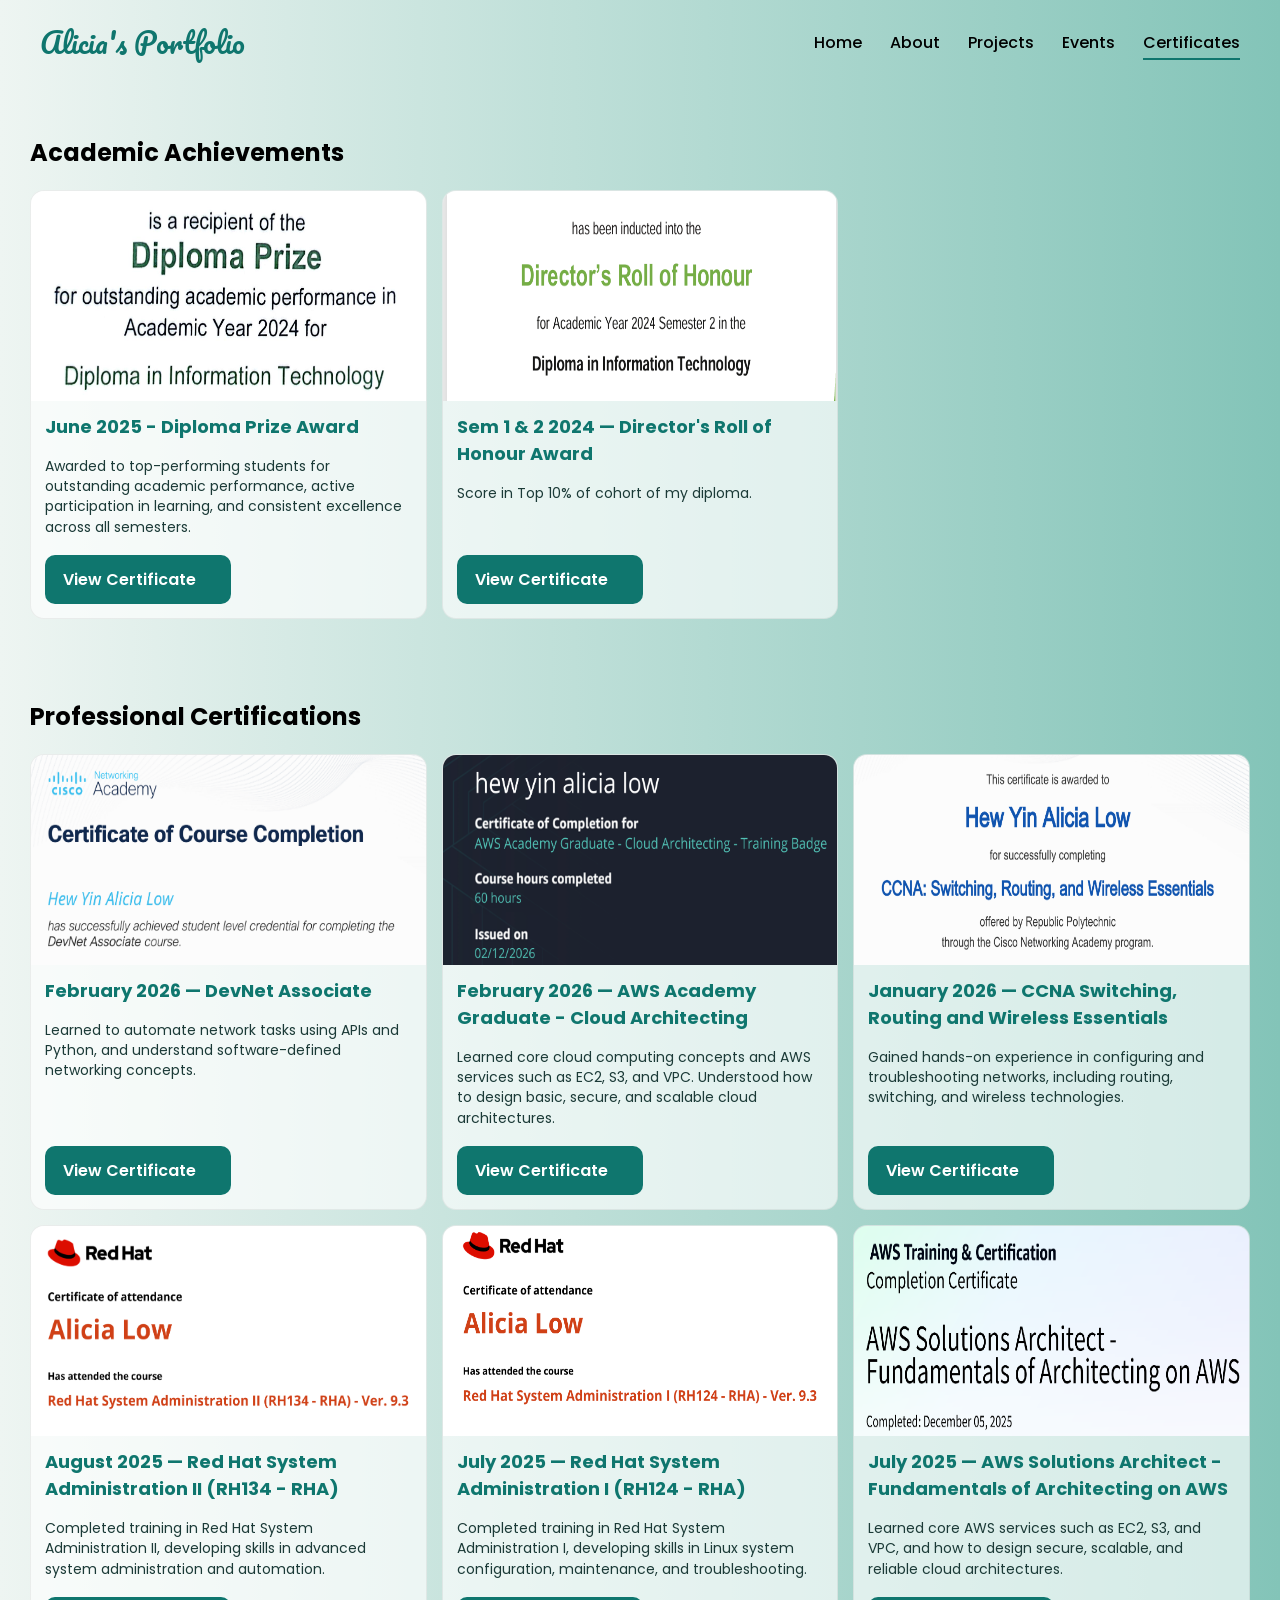
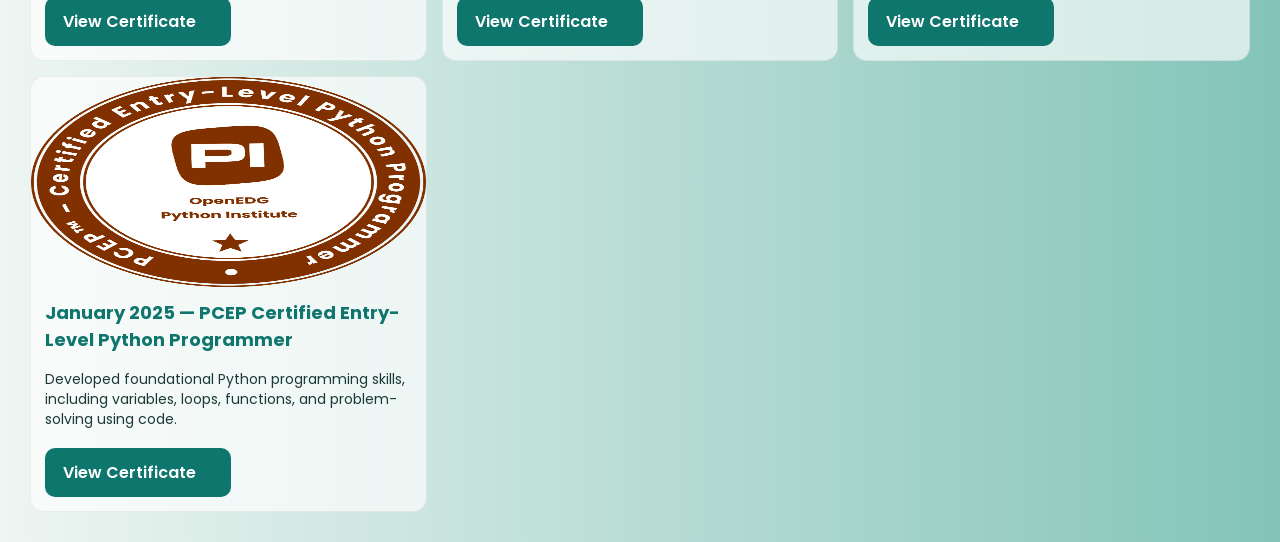
==== certificate.html @ 0f5f3cca "Inital Commit" ====
<!DOCTYPE html>
<html lang="en">
<head>
  <meta charset="utf-8" />
  <meta name="viewport" content="width=device-width, initial-scale=1" />
  <title>Alicia – Portfolio</title>
  <link href="https://fonts.googleapis.com/css2?family=Pacifico&family=Poppins:wght@300;400;600;700&display=swap" 
  rel="stylesheet">
  <link rel="stylesheet" href="css/style.css" />
</head>

<body>
  <header class="site-header">
    <a class="brand" href="index.html" aria-label="Alicia's Portfolio home">Alicia's Portfolio</a>
    <nav class="site-nav" aria-label="Primary">
      <ul>
        <li><a href="index.html" >Home</a></li>
        <li><a href="about.html" >About</a></li>
        <li><a href="project.html">Projects</a></li>
        <li><a href="event.html">Events</a></li>
        <li><a href="certificate.html" aria-current="page">Certificates</a></li>
      </ul>
    </nav>
  </header>

<section class="events">
  <h2>Academic Achievements</h2>

  <div class="card-grid">
    <!-- Card 1-1 -->
    <article class="card">
      <img src="images/cert/Diploma Prize.png" alt="Diploma Prize" /> 
      <div class="card-body">
        <h3>June 2025 - Diploma Prize Award</h3>
        <p>Awarded to top-performing students for outstanding academic performance, 
          active participation in learning, and consistent excellence across all semesters.</p>
        <a href="certs/2025 Diploma Prize.pdf" target="_blank" class="btn cert">
        View Certificate
        </a>
      </div>
    </article>

    <!-- Card 1-2 -->
    <article class="card">
      <img src="images/cert/Director's Roll of Honour.png" alt="Director's Roll of Honour" /> 
      <div class="card-body">
        <h3>Sem 1 & 2 2024 — Director's Roll of Honour Award</h3>
        <p>Score in Top 10% of cohort of my diploma.</p>
        <a href="certs/2024 Sem1&2 SOI-DIT.pdf" target="_blank" class="btn cert">
        View Certificate
        </a>
      </div>
    </article>
  </div>
</section>

<section class="events">
  <h2>Professional Certifications</h2>
  <div class="card-grid">
    
    <!-- Card 2-1 -->
    <article class="card">
      <img src="images/cert/DevNet.png" alt="DevNet Associate" /> 
      <div class="card-body">
        <h3>February 2026 — DevNet Associate</h3>
        <p>Learned to automate network tasks using APIs and Python, and 
          understand software-defined networking concepts.</p>
        <a href="certs/DevNetAssociateCertificate.pdf" target="_blank" class="btn cert">
        View Certificate
        </a>
      </div>
    </article>

    <!-- Card 2-2 -->
    <article class="card">
      <img src="images/cert/AWSacademy.png" alt="AWS Cloud Architecting " /> 
      <div class="card-body">
        <h3>February 2026 — AWS Academy Graduate - Cloud Architecting</h3>
        <p>Learned core cloud computing concepts and AWS services such as EC2, S3, and VPC. 
          Understood how to design basic, secure, and scalable cloud architectures.</p>
        <a href="certs/AWS_Academy_Graduate___Cloud_Architecting___Training_Badge_Badge20260212-31-57243s.pdf" target="_blank" class="btn cert">
        View Certificate
        </a>
      </div>
    </article>

    <!-- Card 2-3 -->
    <article class="card">
      <img src="images/cert/ccna.png" alt="CCNA Switching, Routing and Wireless Essentials" /> 
      <div class="card-body">
        <h3>January 2026 — CCNA Switching, Routing and Wireless Essentials</h3>
        <p>Gained hands-on experience in configuring and 
          troubleshooting networks, including routing, switching, and wireless technologies.</p>
        <a href="certs/CCNA_Switching_Routing_and_Wireless_Essentials_certificate.pdf" target="_blank" class="btn cert">
        View Certificate
        </a>
      </div>
    </article>

    <!-- Card 2-4 -->
    <article class="card">
      <img src="images/cert/RedHatRH134.png" alt="Red Hat System Administration II" /> 
      <div class="card-body">
        <h3>August 2025 — Red Hat System Administration II (RH134 - RHA)</h3>
        <p>Completed training in Red Hat System Administration II, 
          developing skills in advanced system administration and automation.</p>
        <a href="certs/CourseAttendance on RedHat RH134.pdf" target="_blank" class="btn cert">
        View Certificate
        </a>
      </div>
    </article>

    <!-- Card 2-5 -->
    <article class="card">
      <img src="images/cert/RedHatRH124.png" alt="Red Hat System Administration I" /> 
      <div class="card-body">
        <h3>July 2025 — Red Hat System Administration I (RH124 - RHA)</h3>
        <p>Completed training in Red Hat System Administration I, 
          developing skills in Linux system configuration, maintenance, and troubleshooting.</p>
        <a href="certs/CourseAttendance on RedHat RH124.pdf" target="_blank" class="btn cert">
        View Certificate
        </a>
      </div>
    </article>
    
    <!-- Card 2-6 -->
    <article class="card">
    <img src="images/cert/AWS.png" alt="AWS Solutions Architect" /> 
    <div class="card-body">
      <h3>July 2025 — AWS Solutions Architect - Fundamentals of Architecting on AWS</h3>
      <p>Learned core AWS services such as EC2, S3, and VPC, and how to design 
        secure, scalable, and reliable cloud architectures. </p>
      <a href="certs/AWS Solutions Architect - Fundamentals of Architecting on AWS.pdf" target="_blank" class="btn cert">
      View Certificate
      </a>
    </div>
    </article>

    <!-- Card 2-7 -->
    <article class="card">
      <img src="certs/pcep-30-02-pcep-certified-entry-level-python-programme.png" alt="PCEP" /> 
      <div class="card-body">
        <h3>January 2025 — PCEP Certified Entry-Level Python Programmer</h3>
        <p>Developed foundational Python programming skills, including variables, loops, 
          functions, and problem-solving using code.</p>
        <a href="certs/pcep-30-02-pcep-certified-entry-level-python-programme.png" target="_blank" class="btn cert">
        View Certificate
        </a>
      </div>
    </article>
    
  </div>
</section>
</body>
</html>
---- css/style.css ----
section{
    padding:30px;
    margin-top: 0px;
}

body{
    margin: 0;
    font-family: "Poppins", system-ui, -apple-system, Segoe UI, Roboto, Arial, sans-serif;
    color: black;
    background: linear-gradient(to right,  #eef5f2 , #83c4b8 );
}

/*Index.html*/
/* ===== Header ===== */
.site-header{
    display: flex;
    justify-content: space-between;
    align-items: center;
    padding: 18px clamp(16px, 4vw, 40px);
}

.brand{
    font-family: "Pacifico", cursive;
    font-size: clamp(22px, 2.2vw, 28px);
    color: #0f766e;
    text-decoration: none;
}

.site-nav ul{
    display: flex;
    gap: clamp(14px, 3vw, 28px);
    list-style: none;
    margin: 0;
    padding: 0;
}
.site-nav a{
    color: black;
    text-decoration: none;
    font-weight: 500;
    position: relative;
}
.site-nav a::after{
    content:"";
    position:absolute; left:0; bottom:-6px;
    width:0; height:2px; background: #0f766e;
    transition: width .25s ease;
}
.site-nav a:hover::after, .site-nav a[aria-current="page"]::after{ width:100%; }

/* ===== Hero ===== */
.hero{
    display: grid;
    grid-template-columns: 1fr 1fr;
    align-items: center;
    padding: 0 clamp(16px, 4vw, 40px) clamp(16px, 6vw, 64px) 72px;
}
.hero-left img{
    max-width: 100%;
    height: auto;   /* prevent stretching */
    display: block;
}

.intro{
    margin: 0 0 10px;
    color: #3f5b58;
    font-weight: 600;
    font-size:18px;
    font-family: 'Pacifico', cursive;
}

h1{
    margin: 0 0 14px;
    font-size: clamp(28px, 4.2vw, 48px);
    line-height: 1.18;
    font-weight: 700;
}
.highlight{
    color: #22a699;
    -webkit-text-stroke: 1px #0b4d48;     /* outline */
}
 
.subtext{
    margin: 0 0 22px;
    color: #1b3a37;
    max-width: 56ch;
}

.button{ 
    display: flex; 
    gap: 5px; 
    flex-wrap: wrap; 
}

.btn{
    display: inline-block;
    padding: 12px 18px;
    border-radius: 10px;
    text-decoration: none;
    font-weight: 600;
}
.btn.primary{
    background: #0f766e;
    color: white;
}
.btn.primary:hover{ background: #0e6b65; transform: translateY(-1px); }
.btn.ghost{
    color: #0f766e;
    border: 2px solid #0f766e;
    background: transparent;
}
.btn.ghost:hover{ background: rgba(15,118,110,.07);transform: translateY(-1px); }

/*Event.html*/
/* ===== Cards ===== */
.cards h2{
    margin: 0 0 16px;
    font-size: clamp(22px, 3.6vw, 32px);
    color: #0f1b1a;
}

/* Grid: 3 cards on desktop, 2 on tablet, 1 on mobile */
.card-grid{
    display: grid;
    grid-template-columns: repeat(3, 1fr);
    gap: 15px;
}

/* Card style */
.card{
    background: rgba(255,255,255,0.65);         /* soft on gradient */
    border: 1px solid rgba(0,0,0,0.06);
    border-radius: 14px;
    overflow: hidden;                            /* round the image corners too */
    display: flex;              
    flex-direction: column; 
}

.card:hover{
    transform: translateY(-2px);
    box-shadow: 0 14px 36px rgba(0,0,0,.10);
}

/* Card image */
.card img{
    display: block;
    width: 100%;
    height: 210px;           /* consistent card height */
    object-fit:fill;       /* crops nicely to fill the area */
}

/* Card body */
.card-body{
    display: flex;
    flex-direction: column;
    gap: 8px;
    padding: 12px 14px 14px;
    flex: 1;  /* this makes body take remaining height */

}

.card-body h3{
    margin: 0 0 8px;
    font-size: 18px;
    color: #0f766e;   
}

.card-body p{
    margin: 0;
    color: #1b3a37;
    font-size: 14px;
    line-height: 1.45;
    margin-bottom: 10px;
}


.card-body .btn.cert{
  background: #0f766e;
  color: white;
  width: 150px;
  margin-top: auto;           
  align-self: flex-start;     /* keeps it left-aligned */
}

.card-body ul {
  list-style: none;
  padding-left: 0;
}
  
.card-body li {
  display: inline-block;
  background: #c8ebe3;
  color: #2c7a7b;
  padding: 5px 10px;
  margin: 4px 6px 0 0;
  border-radius: 12px;
  font-size: 0.85rem;
}

.card-body .takeaway {
  display: inline-block;       /* makes it like a pill next to others */;
  background: #c8ebe3;
  color: #2c7a7b;
  padding: 5px 10px;
  margin: 4px 6px 0 0;         /* spacing between pills */
  border-radius: 12px;
  font-size: 0.85rem;
}

.project-row {
  display: flex;
  align-items: center;
  gap: 30px;
  margin: 40px 0;
  flex-wrap: wrap;
}

.project-row.reverse {
  flex-direction: row-reverse;
}

.project-media {
  width: 48%;
  max-height: 500px;
  object-fit: fill;
  border-radius: 12px;
}

.project-text {
  width: 50%;
}
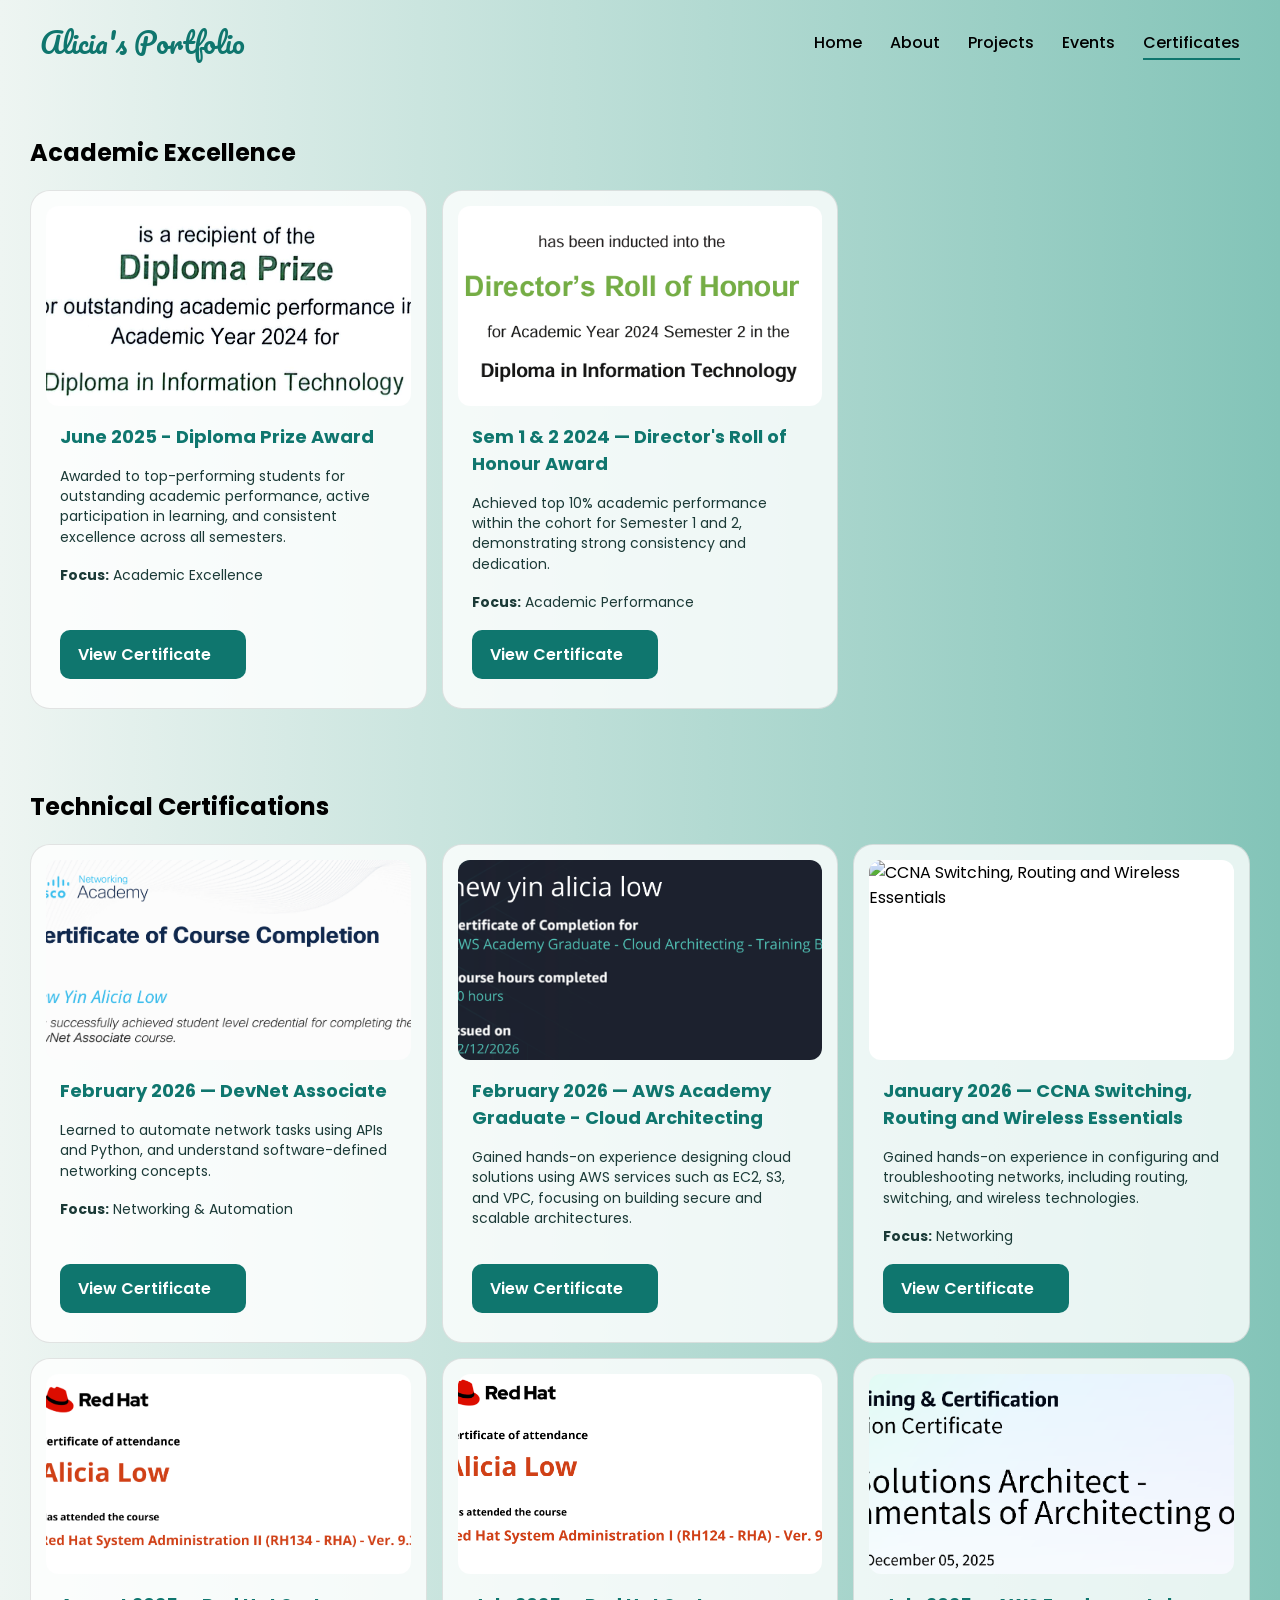
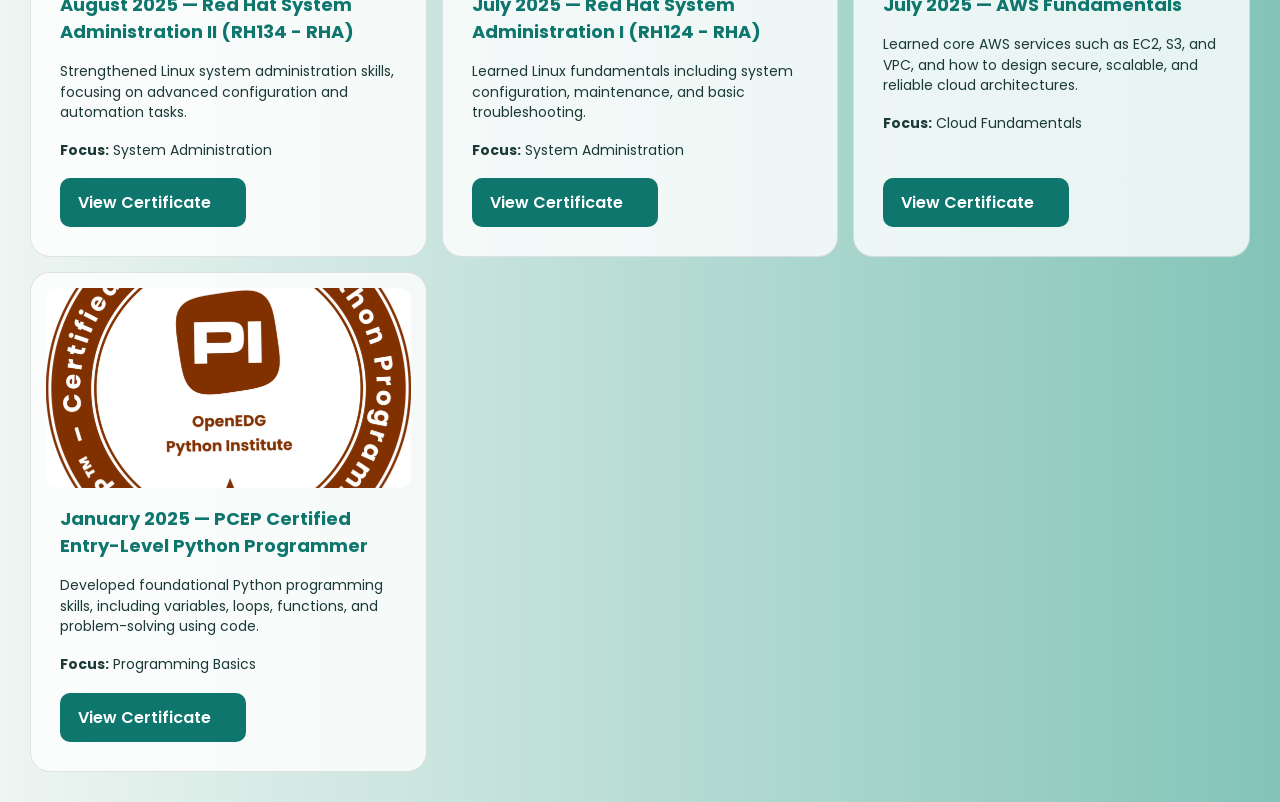
==== commit 55f80589: "Update wording in event and certificate" ====
--- a/certificate.html
+++ b/certificate.html
@@ -24,28 +24,33 @@
   </header>
 
 <section class="events">
-  <h2>Academic Achievements</h2>
-
+  <h2>Academic Excellence</h2>
   <div class="card-grid">
-    <!-- Card 1-1 -->
     <article class="card">
-      <img src="images/cert/Diploma Prize.png" alt="Diploma Prize" /> 
+      <div class="card-img">
+        <img src="images/cert/Diploma Prize.png" alt="Diploma Prize" />
+      </div>
       <div class="card-body">
         <h3>June 2025 - Diploma Prize Award</h3>
         <p>Awarded to top-performing students for outstanding academic performance, 
-          active participation in learning, and consistent excellence across all semesters.</p>
+          active participation in learning, and consistent excellence across all semesters.
+        </p>
+        <p><strong>Focus:</strong> Academic Excellence</p>
         <a href="certs/2025 Diploma Prize.pdf" target="_blank" class="btn cert">
         View Certificate
         </a>
       </div>
     </article>
 
-    <!-- Card 1-2 -->
     <article class="card">
-      <img src="images/cert/Director's Roll of Honour.png" alt="Director's Roll of Honour" /> 
+      <div class="card-img">
+        <img src="images/cert/Director's Roll of Honour.png" alt="Director's Roll of Honour" />
+      </div> 
       <div class="card-body">
         <h3>Sem 1 & 2 2024 — Director's Roll of Honour Award</h3>
-        <p>Score in Top 10% of cohort of my diploma.</p>
+        <p>Achieved top 10% academic performance within the cohort for Semester 1 and 2,
+          demonstrating strong consistency and dedication.</p>
+        <p><strong>Focus:</strong> Academic Performance</p>
         <a href="certs/2024 Sem1&2 SOI-DIT.pdf" target="_blank" class="btn cert">
         View Certificate
         </a>
@@ -55,95 +60,106 @@
 </section>
 
 <section class="events">
-  <h2>Professional Certifications</h2>
+  <h2>Technical Certifications</h2>
   <div class="card-grid">
-    
-    <!-- Card 2-1 -->
     <article class="card">
-      <img src="images/cert/DevNet.png" alt="DevNet Associate" /> 
+      <div class="card-img">
+        <img src="images/cert/DevNet.png" alt="DevNet Associate" />
+      </div>
       <div class="card-body">
         <h3>February 2026 — DevNet Associate</h3>
         <p>Learned to automate network tasks using APIs and Python, and 
           understand software-defined networking concepts.</p>
+        <p><strong>Focus:</strong> Networking & Automation</p>
         <a href="certs/DevNetAssociateCertificate.pdf" target="_blank" class="btn cert">
         View Certificate
         </a>
       </div>
     </article>
 
-    <!-- Card 2-2 -->
     <article class="card">
-      <img src="images/cert/AWSacademy.png" alt="AWS Cloud Architecting " /> 
+      <div class="card-img">
+        <img src="images/cert/AWSacademy.png" alt="AWS Cloud Architecting " />
+      </div>
       <div class="card-body">
         <h3>February 2026 — AWS Academy Graduate - Cloud Architecting</h3>
-        <p>Learned core cloud computing concepts and AWS services such as EC2, S3, and VPC. 
-          Understood how to design basic, secure, and scalable cloud architectures.</p>
-        <a href="certs/AWS_Academy_Graduate___Cloud_Architecting___Training_Badge_Badge20260212-31-57243s.pdf" target="_blank" class="btn cert">
+        <p>Gained hands-on experience designing cloud solutions using AWS services such as EC2, S3, and VPC, 
+          focusing on building secure and scalable architectures.</p>
+        <a href="certs/AWSacademy.pdf" target="_blank" class="btn cert">
         View Certificate
         </a>
       </div>
     </article>
 
-    <!-- Card 2-3 -->
     <article class="card">
-      <img src="images/cert/ccna.png" alt="CCNA Switching, Routing and Wireless Essentials" /> 
+      <div class="card-img">
+        <img src="images/cert/CCNA.png" alt="CCNA Switching, Routing and Wireless Essentials" />
+      </div>
       <div class="card-body">
         <h3>January 2026 — CCNA Switching, Routing and Wireless Essentials</h3>
         <p>Gained hands-on experience in configuring and 
           troubleshooting networks, including routing, switching, and wireless technologies.</p>
-        <a href="certs/CCNA_Switching_Routing_and_Wireless_Essentials_certificate.pdf" target="_blank" class="btn cert">
+        <p><strong>Focus:</strong> Networking</p>
+        <a href="certs/CCNA.pdf" target="_blank" class="btn cert">
         View Certificate
         </a>
       </div>
     </article>
 
-    <!-- Card 2-4 -->
     <article class="card">
-      <img src="images/cert/RedHatRH134.png" alt="Red Hat System Administration II" /> 
+      <div class="card-img">
+        <img src="images/cert/RedHatRH134.png" alt="Red Hat System Administration II" />
+      </div>
       <div class="card-body">
         <h3>August 2025 — Red Hat System Administration II (RH134 - RHA)</h3>
-        <p>Completed training in Red Hat System Administration II, 
-          developing skills in advanced system administration and automation.</p>
-        <a href="certs/CourseAttendance on RedHat RH134.pdf" target="_blank" class="btn cert">
+        <p>Strengthened Linux system administration skills, focusing on advanced configuration and 
+          automation tasks.</p>
+        <p><strong>Focus:</strong> System Administration</p>
+        <a href="certs/RedHat RH134.pdf" target="_blank" class="btn cert">
         View Certificate
         </a>
       </div>
     </article>
 
-    <!-- Card 2-5 -->
     <article class="card">
-      <img src="images/cert/RedHatRH124.png" alt="Red Hat System Administration I" /> 
+      <div class="card-img">
+        <img src="images/cert/RedHatRH124.png" alt="Red Hat System Administration I" />
+      </div>
       <div class="card-body">
         <h3>July 2025 — Red Hat System Administration I (RH124 - RHA)</h3>
-        <p>Completed training in Red Hat System Administration I, 
-          developing skills in Linux system configuration, maintenance, and troubleshooting.</p>
-        <a href="certs/CourseAttendance on RedHat RH124.pdf" target="_blank" class="btn cert">
+        <p>Learned Linux fundamentals including system configuration, maintenance, and basic troubleshooting.</p>
+        <p><strong>Focus:</strong> System Administration</p>
+        <a href="certs/RedHat RH124.pdf" target="_blank" class="btn cert">
         View Certificate
         </a>
       </div>
     </article>
     
-    <!-- Card 2-6 -->
     <article class="card">
-    <img src="images/cert/AWS.png" alt="AWS Solutions Architect" /> 
+      <div class="card-img">
+        <img src="images/cert/AWS.png" alt="AWS Solutions Architect" />
+      </div>
     <div class="card-body">
-      <h3>July 2025 — AWS Solutions Architect - Fundamentals of Architecting on AWS</h3>
+      <h3>July 2025 — AWS Fundamentals</h3>
       <p>Learned core AWS services such as EC2, S3, and VPC, and how to design 
         secure, scalable, and reliable cloud architectures. </p>
-      <a href="certs/AWS Solutions Architect - Fundamentals of Architecting on AWS.pdf" target="_blank" class="btn cert">
+      <p><strong>Focus:</strong> Cloud Fundamentals</p>
+      <a href="certs/AWS Solutions Architect.pdf.pdf" target="_blank" class="btn cert">
       View Certificate
       </a>
     </div>
     </article>
 
-    <!-- Card 2-7 -->
     <article class="card">
-      <img src="certs/pcep-30-02-pcep-certified-entry-level-python-programme.png" alt="PCEP" /> 
+      <div class="card-img">
+        <img src="certs/PCEP.png" alt="PCEP" />
+      </div>
       <div class="card-body">
         <h3>January 2025 — PCEP Certified Entry-Level Python Programmer</h3>
         <p>Developed foundational Python programming skills, including variables, loops, 
           functions, and problem-solving using code.</p>
-        <a href="certs/pcep-30-02-pcep-certified-entry-level-python-programme.png" target="_blank" class="btn cert">
+        <p><strong>Focus:</strong> Programming Basics</p>
+        <a href="certs/PCEP.png" target="_blank" class="btn cert">
         View Certificate
         </a>
       </div>
--- a/css/style.css
+++ b/css/style.css
@@ -125,14 +125,34 @@
     gap: 15px;
 }
 
+@media (max-width: 1024px) {
+  .card-grid {
+    grid-template-columns: repeat(2, 1fr);
+  }
+}
+
+@media (max-width: 600px) {
+  .card-grid {
+    grid-template-columns: 1fr;
+  }
+}
+
+@media (max-width: 600px) {
+  section {
+    padding: 16px;
+    height: 180px
+  }
+}
 /* Card style */
 .card{
-    background: rgba(255,255,255,0.65);         /* soft on gradient */
-    border: 1px solid rgba(0,0,0,0.06);
-    border-radius: 14px;
+    background: rgba(255,255,255,0.8);         /* soft on gradient */
+    border: 1px solid rgba(0,0,0,0.1);
+    border-radius: 20px;
+    padding: 15px;
     overflow: hidden;                            /* round the image corners too */
     display: flex;              
     flex-direction: column; 
+    gap:5px;
 }
 
 .card:hover{
@@ -141,11 +161,20 @@
 }
 
 /* Card image */
-.card img{
+.card-img{
     display: block;
     width: 100%;
-    height: 210px;           /* consistent card height */
-    object-fit:fill;       /* crops nicely to fill the area */
+    height: 200px;           /* consistent card height */
+    overflow: hidden;
+    background: #fff;
+    border-radius: 12px;
+}
+
+.card-img img {
+    width: 100%;
+    height: 100%;
+    object-fit: cover;
+    
 }
 
 /* Card body */
@@ -226,5 +255,6 @@
 }
 
 .project-text {
-  width: 50%;
-}+  flex:1;
+  min-width: 300px;
+}
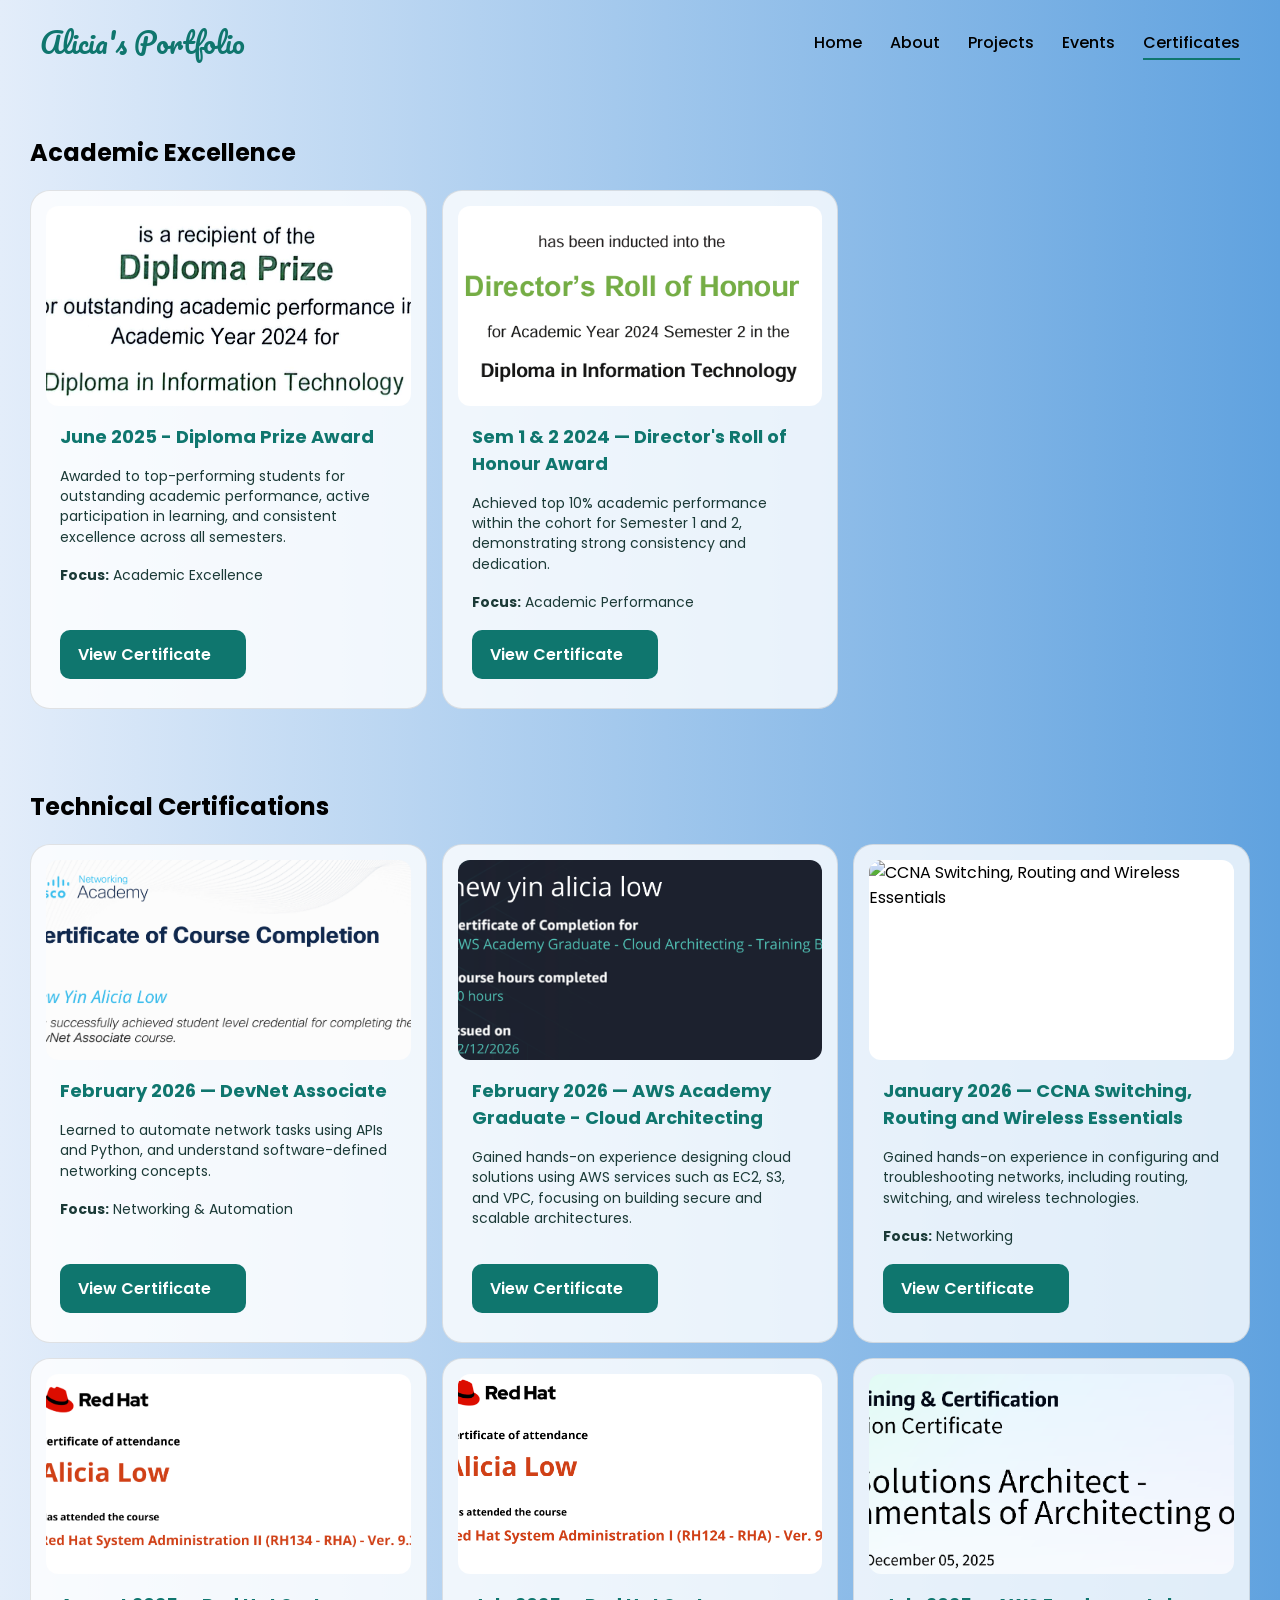
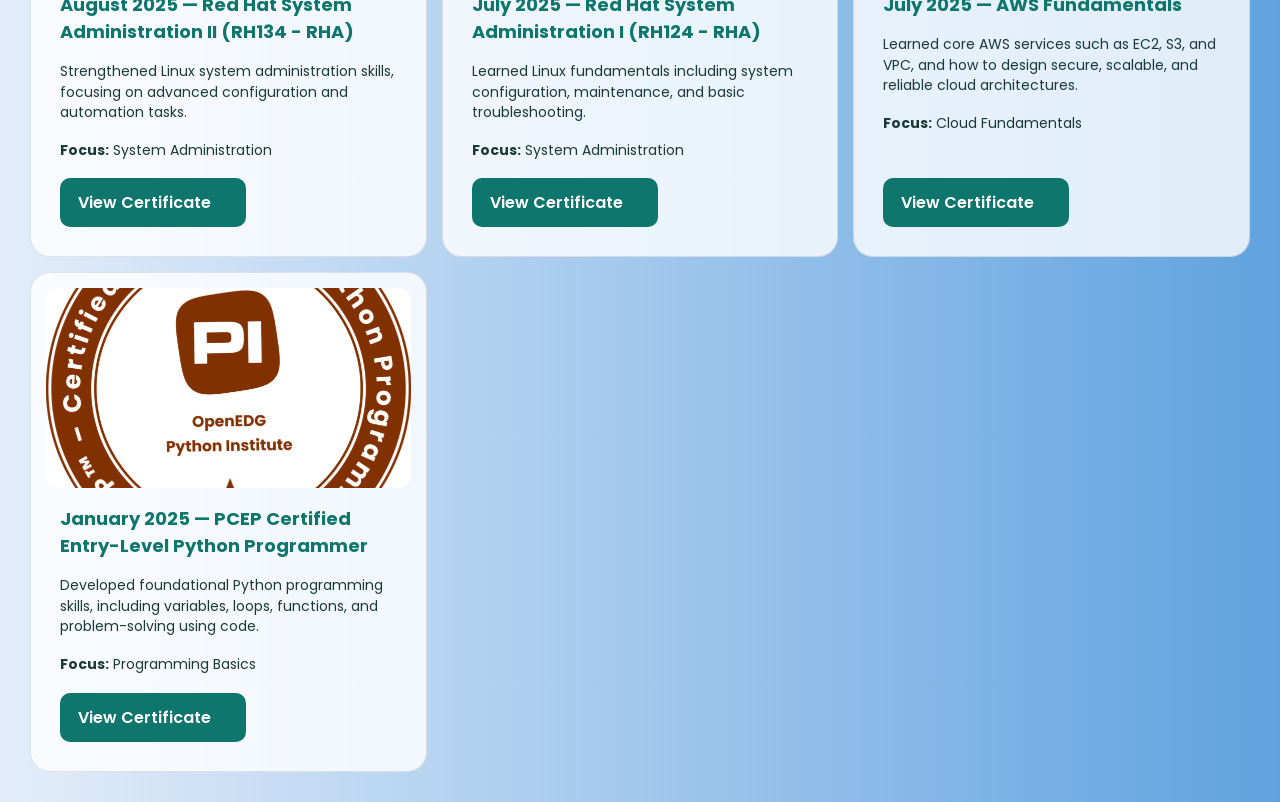
==== commit 9de873e0: "Design update Co-authored-by: Copilot <copilot@github.com>" ====
--- a/certificate.html
+++ b/certificate.html
@@ -9,7 +9,7 @@
   <link rel="stylesheet" href="css/style.css" />
 </head>
 
-<body>
+<body class="project-page">
   <header class="site-header">
     <a class="brand" href="index.html" aria-label="Alicia's Portfolio home">Alicia's Portfolio</a>
     <nav class="site-nav" aria-label="Primary">
--- a/css/style.css
+++ b/css/style.css
@@ -8,6 +8,13 @@
     font-family: "Poppins", system-ui, -apple-system, Segoe UI, Roboto, Arial, sans-serif;
     color: black;
     background: linear-gradient(to right,  #eef5f2 , #83c4b8 );
+}
+
+.about-page {
+  background: linear-gradient(to right, #f4ecf9, #9f58b49f);
+}
+.project-page {
+  background: linear-gradient(to right, #e3edfa, #60a2df);
 }
 
 /*Index.html*/
@@ -97,6 +104,7 @@
     border-radius: 10px;
     text-decoration: none;
     font-weight: 600;
+    font-size: 16px;
 }
 .btn.primary{
     background: #0f766e;
@@ -140,7 +148,6 @@
 @media (max-width: 600px) {
   section {
     padding: 16px;
-    height: 180px
   }
 }
 /* Card style */
@@ -174,7 +181,6 @@
     width: 100%;
     height: 100%;
     object-fit: cover;
-    
 }
 
 /* Card body */
@@ -184,7 +190,6 @@
     gap: 8px;
     padding: 12px 14px 14px;
     flex: 1;  /* this makes body take remaining height */
-
 }
 
 .card-body h3{
@@ -200,7 +205,6 @@
     line-height: 1.45;
     margin-bottom: 10px;
 }
-
 
 .card-body .btn.cert{
   background: #0f766e;
@@ -234,27 +238,70 @@
   border-radius: 12px;
   font-size: 0.85rem;
 }
-
+/*Project.html*/
+.btn-primary {
+  background:#4b8fce;
+  color: white;
+  text-decoration: none;   
+  border: none;            
+  outline: none; 
+  font-weight: 600;
+  
+}
+.btn-primary:hover{ background: #3f89ce; transform: translateY(-1px); }
 .project-row {
   display: flex;
+  flex-direction: row-reverse;
   align-items: center;
   gap: 30px;
   margin: 40px 0;
-  flex-wrap: wrap;
-}
-
-.project-row.reverse {
-  flex-direction: row-reverse;
 }
 
 .project-media {
   width: 48%;
   max-height: 500px;
-  object-fit: fill;
   border-radius: 12px;
+  height:auto;
+  object-fit: cover;;
 }
 
 .project-text {
   flex:1;
-  min-width: 300px;
-}
+}
+
+/* ===== MOBILE ===== */
+/* HERO */
+@media (max-width: 768px){
+  .hero{
+    grid-template-columns: 1fr;
+    text-align: center;
+  }
+
+  .hero-left img{
+    width: 80%;
+    margin: auto;
+  }
+
+  h1{
+    font-size: 26px;
+  }
+}
+
+/* PROJECT */
+@media (max-width: 768px){
+  .project-row{
+    flex-direction: column;
+    align-items: flex-start;
+  }
+
+  .project-media{
+    width: 100%;
+  }
+}
+
+/* CARD grid */
+@media (max-width: 768px){
+  .card-grid{
+    grid-template-columns: 1fr;
+  }
+}
